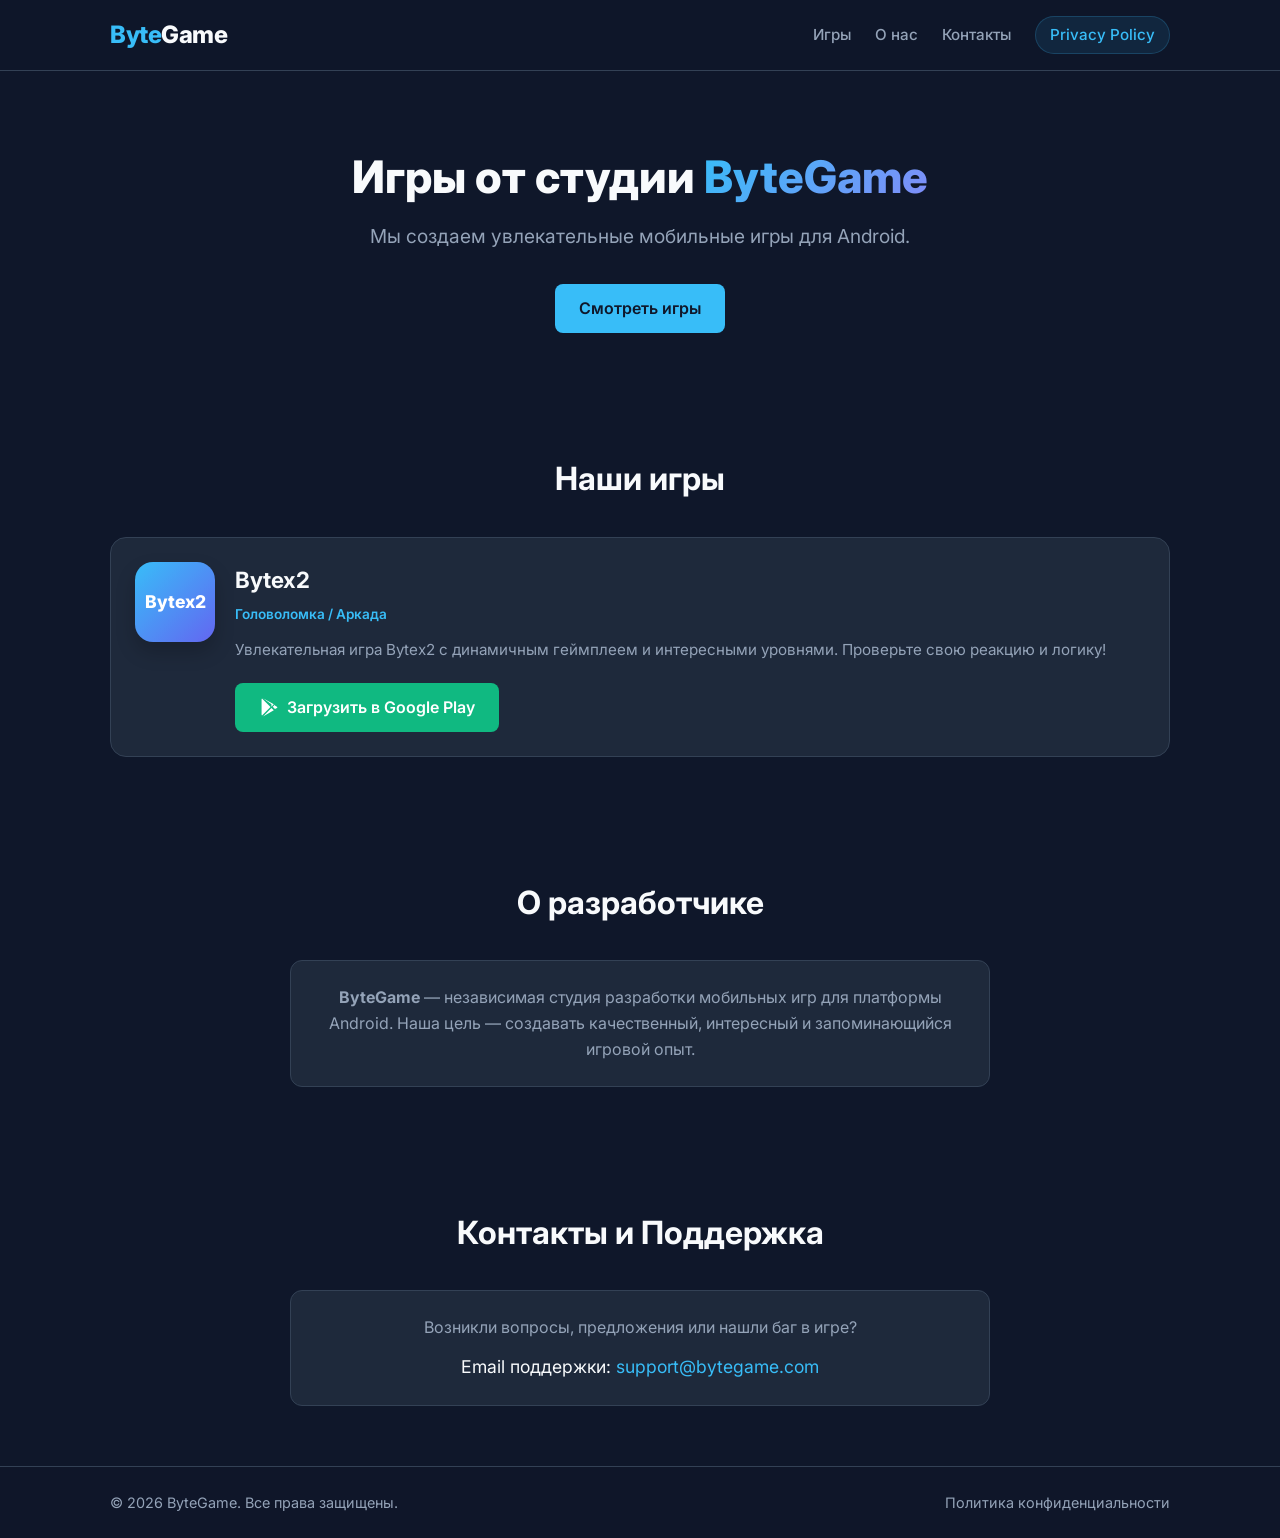
==== index.html @ 1e618939 "Initial commit ByteGame website" ====
<!DOCTYPE html>
<html lang="ru">
<head>
    <meta charset="UTF-8">
    <meta name="viewport" content="width=device-width, initial-scale=1.0">
    <title>ByteGame — Мобильные игры</title>
    <meta name="description" content="ByteGame — разработчик мобильных игр. Игра Bytex2 в Google Play.">
    <link rel="stylesheet" href="css/style.css">
    <link rel="preconnect" href="https://fonts.googleapis.com">
    <link rel="preconnect" href="https://fonts.gstatic.com" crossorigin>
    <link href="https://fonts.googleapis.com/css2?family=Inter:wght@400;600;700;800&display=swap" rel="stylesheet">
</head>
<body>

    <!-- Навигация -->
    <header class="navbar">
        <div class="container nav-container">
            <a href="index.html" class="logo">
                <span class="logo-accent">Byte</span>Game
            </a>
            <nav class="nav-links">
                <a href="#games">Игры</a>
                <a href="#about">О нас</a>
                <a href="#contact">Контакты</a>
                <a href="privacy.html" class="nav-link-highlight">Privacy Policy</a>
            </nav>
        </div>
    </header>

    <!-- Главный баннер (Hero) -->
    <section class="hero">
        <div class="container hero-content">
            <h1 class="hero-title">Игры от студии <span class="text-gradient">ByteGame</span></h1>
            <p class="hero-subtitle">Мы создаем увлекательные мобильные игры для Android.</p>
            <a href="#games" class="btn btn-primary">Смотреть игры</a>
        </div>
    </section>

    <!-- Каталог игр -->
    <section id="games" class="section games-section">
        <div class="container">
            <h2 class="section-title">Наши игры</h2>

            <div class="games-grid">
                <!-- Карточка игры Bytex2 -->
                <article class="game-card">
                    <div class="game-icon-wrapper">
                        <div class="game-icon-placeholder">Bytex2</div>
                    </div>
                    <div class="game-info">
                        <h3 class="game-title">Bytex2</h3>
                        <span class="game-genre">Головоломка / Аркада</span>
                        <p class="game-description">
                            Увлекательная игра Bytex2 с динамичным геймплеем и интересными уровнями. Проверьте свою реакцию и логику!
                        </p>
                        <div class="game-actions">
                            <a href="https://play.google.com/store/apps/details?id=com.bytegame.bytex2" target="_blank" rel="noopener noreferrer" class="btn btn-google-play">
                                <svg class="play-icon" viewBox="0 0 24 24" width="20" height="20" fill="currentColor">
                                    <path d="M3.609 1.814L13.792 12 3.61 22.186c-.328-.276-.523-.698-.523-1.186V3c0-.488.195-.91.522-1.186zm11.3 11.3l2.84 2.84-12.872 7.355 10.032-10.195zM19.16 10.3l2.36 1.35c.64.36.64 1.04 0 1.4l-2.36 1.35-2.73-2.73 2.73-2.37zm-4.25-1.5L4.878 1.445 17.75 8.8l-2.84 2.84z"/>
                                </svg>
                                <span>Загрузить в Google Play</span>
                            </a>
                        </div>
                    </div>
                </article>
            </div>
        </div>
    </section>

    <!-- О разработчике -->
    <section id="about" class="section about-section">
        <div class="container">
            <h2 class="section-title">О разработчике</h2>
            <div class="about-card">
                <p>
                    <strong>ByteGame</strong> — независимая студия разработки мобильных игр для платформы Android.
                    Наша цель — создавать качественный, интересный и запоминающийся игровой опыт.
                </p>
            </div>
        </div>
    </section>

    <!-- Контакты и Поддержка -->
    <section id="contact" class="section contact-section">
        <div class="container">
            <h2 class="section-title">Контакты и Поддержка</h2>
            <div class="contact-card">
                <p>Возникли вопросы, предложения или нашли баг в игре?</p>
                <p class="contact-email">
                    Email поддержки: <a href="mailto:support@bytegame.com">support@bytegame.com</a>
                </p>
            </div>
        </div>
    </section>

    <!-- Подвал -->
    <footer class="footer">
        <div class="container footer-container">
            <p>&copy; <span id="year"></span> ByteGame. Все права защищены.</p>
            <div class="footer-links">
                <a href="privacy.html">Политика конфиденциальности</a>
            </div>
        </div>
    </footer>

    <script src="js/main.js"></script>
</body>
</html>
---- css/style.css ----
:root {
    --bg-color: #0f172a;
    --card-bg: #1e293b;
    --accent-color: #38bdf8;
    --accent-hover: #0284c7;
    --text-primary: #f8fafc;
    --text-secondary: #94a3b8;
    --border-color: #334155;
    --google-play-btn: #10b981;
    --google-play-hover: #059669;
}

* {
    margin: 0;
    padding: 0;
    box-sizing: border-box;
}

body {
    font-family: 'Inter', -apple-system, BlinkMacSystemFont, "Segoe UI", Roboto, sans-serif;
    background-color: var(--bg-color);
    color: var(--text-primary);
    line-height: 1.6;
    display: flex;
    flex-direction: column;
    min-height: 100vh;
}

.container {
    max-width: 1100px;
    margin: 0 auto;
    padding: 0 20px;
}

/* Навигация */
.navbar {
    background-color: rgba(15, 23, 42, 0.9);
    backdrop-filter: blur(8px);
    border-bottom: 1px solid var(--border-color);
    position: sticky;
    top: 0;
    z-index: 100;
    padding: 16px 0;
}

.nav-container {
    display: flex;
    justify-content: space-between;
    align-items: center;
}

.logo {
    font-size: 1.5rem;
    font-weight: 800;
    color: var(--text-primary);
    text-decoration: none;
    letter-spacing: -0.5px;
}

.logo-accent {
    color: var(--accent-color);
}

.nav-links {
    display: flex;
    gap: 24px;
    align-items: center;
}

.nav-links a {
    color: var(--text-secondary);
    text-decoration: none;
    font-weight: 500;
    font-size: 0.95rem;
    transition: color 0.2s;
}

.nav-links a:hover,
.nav-links a.active {
    color: var(--accent-color);
}

.nav-link-highlight {
    background-color: rgba(56, 189, 248, 0.1);
    color: var(--accent-color) !important;
    padding: 6px 14px;
    border-radius: 20px;
    border: 1px solid rgba(56, 189, 248, 0.2);
}

/* Hero Section */
.hero {
    padding: 80px 0 60px;
    text-align: center;
}

.hero-title {
    font-size: 2.8rem;
    font-weight: 800;
    margin-bottom: 16px;
    line-height: 1.2;
}

.text-gradient {
    background: linear-gradient(135deg, #38bdf8 0%, #818cf8 100%);
    -webkit-background-clip: text;
    -webkit-text-fill-color: transparent;
}

.hero-subtitle {
    font-size: 1.2rem;
    color: var(--text-secondary);
    max-width: 600px;
    margin: 0 auto 32px;
}

/* Кнопки */
.btn {
    display: inline-flex;
    align-items: center;
    justify-content: center;
    gap: 8px;
    padding: 12px 24px;
    border-radius: 8px;
    font-weight: 600;
    text-decoration: none;
    transition: all 0.2s ease;
    cursor: pointer;
}

.btn-primary {
    background-color: var(--accent-color);
    color: #0f172a;
}

.btn-primary:hover {
    background-color: var(--accent-hover);
    color: #fff;
    transform: translateY(-2px);
}

.btn-google-play {
    background-color: var(--google-play-btn);
    color: #ffffff;
}

.btn-google-play:hover {
    background-color: var(--google-play-hover);
    transform: translateY(-2px);
}

/* Секции */
.section {
    padding: 60px 0;
}

.section-title {
    font-size: 2rem;
    font-weight: 700;
    margin-bottom: 32px;
    text-align: center;
}

/* Карточки игр */
.games-grid {
    display: grid;
    grid-template-columns: repeat(auto-fit, minmax(320px, 1fr));
    gap: 24px;
}

.game-card {
    background-color: var(--card-bg);
    border: 1px solid var(--border-color);
    border-radius: 16px;
    padding: 24px;
    display: flex;
    gap: 20px;
    align-items: flex-start;
    transition: transform 0.2s, border-color 0.2s;
}

.game-card:hover {
    transform: translateY(-4px);
    border-color: var(--accent-color);
}

.game-icon-wrapper {
    flex-shrink: 0;
}

.game-icon-placeholder {
    width: 80px;
    height: 80px;
    background: linear-gradient(135deg, #38bdf8, #6366f1);
    border-radius: 18px;
    display: flex;
    align-items: center;
    justify-content: center;
    font-weight: 800;
    font-size: 1.1rem;
    color: #ffffff;
    box-shadow: 0 10px 20px rgba(0, 0, 0, 0.2);
}

.game-info {
    flex-grow: 1;
}

.game-title {
    font-size: 1.4rem;
    font-weight: 700;
    margin-bottom: 4px;
}

.game-genre {
    display: inline-block;
    font-size: 0.85rem;
    color: var(--accent-color);
    font-weight: 600;
    margin-bottom: 12px;
}

.game-description {
    color: var(--text-secondary);
    font-size: 0.95rem;
    margin-bottom: 20px;
}

/* О нас и Контакты */
.about-card, .contact-card {
    background-color: var(--card-bg);
    border: 1px solid var(--border-color);
    border-radius: 12px;
    padding: 24px;
    text-align: center;
    max-width: 700px;
    margin: 0 auto;
    color: var(--text-secondary);
}

.contact-email {
    margin-top: 12px;
    font-size: 1.1rem;
    color: var(--text-primary);
}

.contact-email a {
    color: var(--accent-color);
    text-decoration: none;
}

/* Документ Privacy Policy */
.page-content {
    padding: 40px 20px 80px;
    flex-grow: 1;
}

.privacy-doc {
    background-color: var(--card-bg);
    border: 1px solid var(--border-color);
    border-radius: 16px;
    padding: 40px;
    max-width: 850px;
    margin: 0 auto;
}

.privacy-doc h1 {
    font-size: 2.2rem;
    margin-bottom: 8px;
}

.privacy-doc .doc-date {
    color: var(--text-secondary);
    font-size: 0.9rem;
    margin-bottom: 32px;
}

.privacy-doc h2 {
    font-size: 1.4rem;
    margin: 28px 0 12px;
    color: var(--accent-color);
}

.privacy-doc p, .privacy-doc ul {
    color: var(--text-secondary);
    margin-bottom: 16px;
}

.privacy-doc ul {
    padding-left: 24px;
}

.privacy-doc li {
    margin-bottom: 8px;
}

.privacy-doc a {
    color: var(--accent-color);
}

/* Подвал */
.footer {
    background-color: rgba(15, 23, 42, 0.95);
    border-top: 1px solid var(--border-color);
    padding: 24px 0;
    margin-top: auto;
}

.footer-container {
    display: flex;
    justify-content: space-between;
    align-items: center;
    flex-wrap: wrap;
    gap: 16px;
    color: var(--text-secondary);
    font-size: 0.9rem;
}

.footer-links a {
    color: var(--text-secondary);
    text-decoration: none;
    transition: color 0.2s;
}

.footer-links a:hover {
    color: var(--accent-color);
}

/* Адаптивность */
@media (max-width: 640px) {
    .hero-title {
        font-size: 2rem;
    }

    .nav-container {
        flex-direction: column;
        gap: 16px;
    }

    .game-card {
        flex-direction: column;
        align-items: center;
        text-align: center;
    }

    .privacy-doc {
        padding: 24px;
    }
}
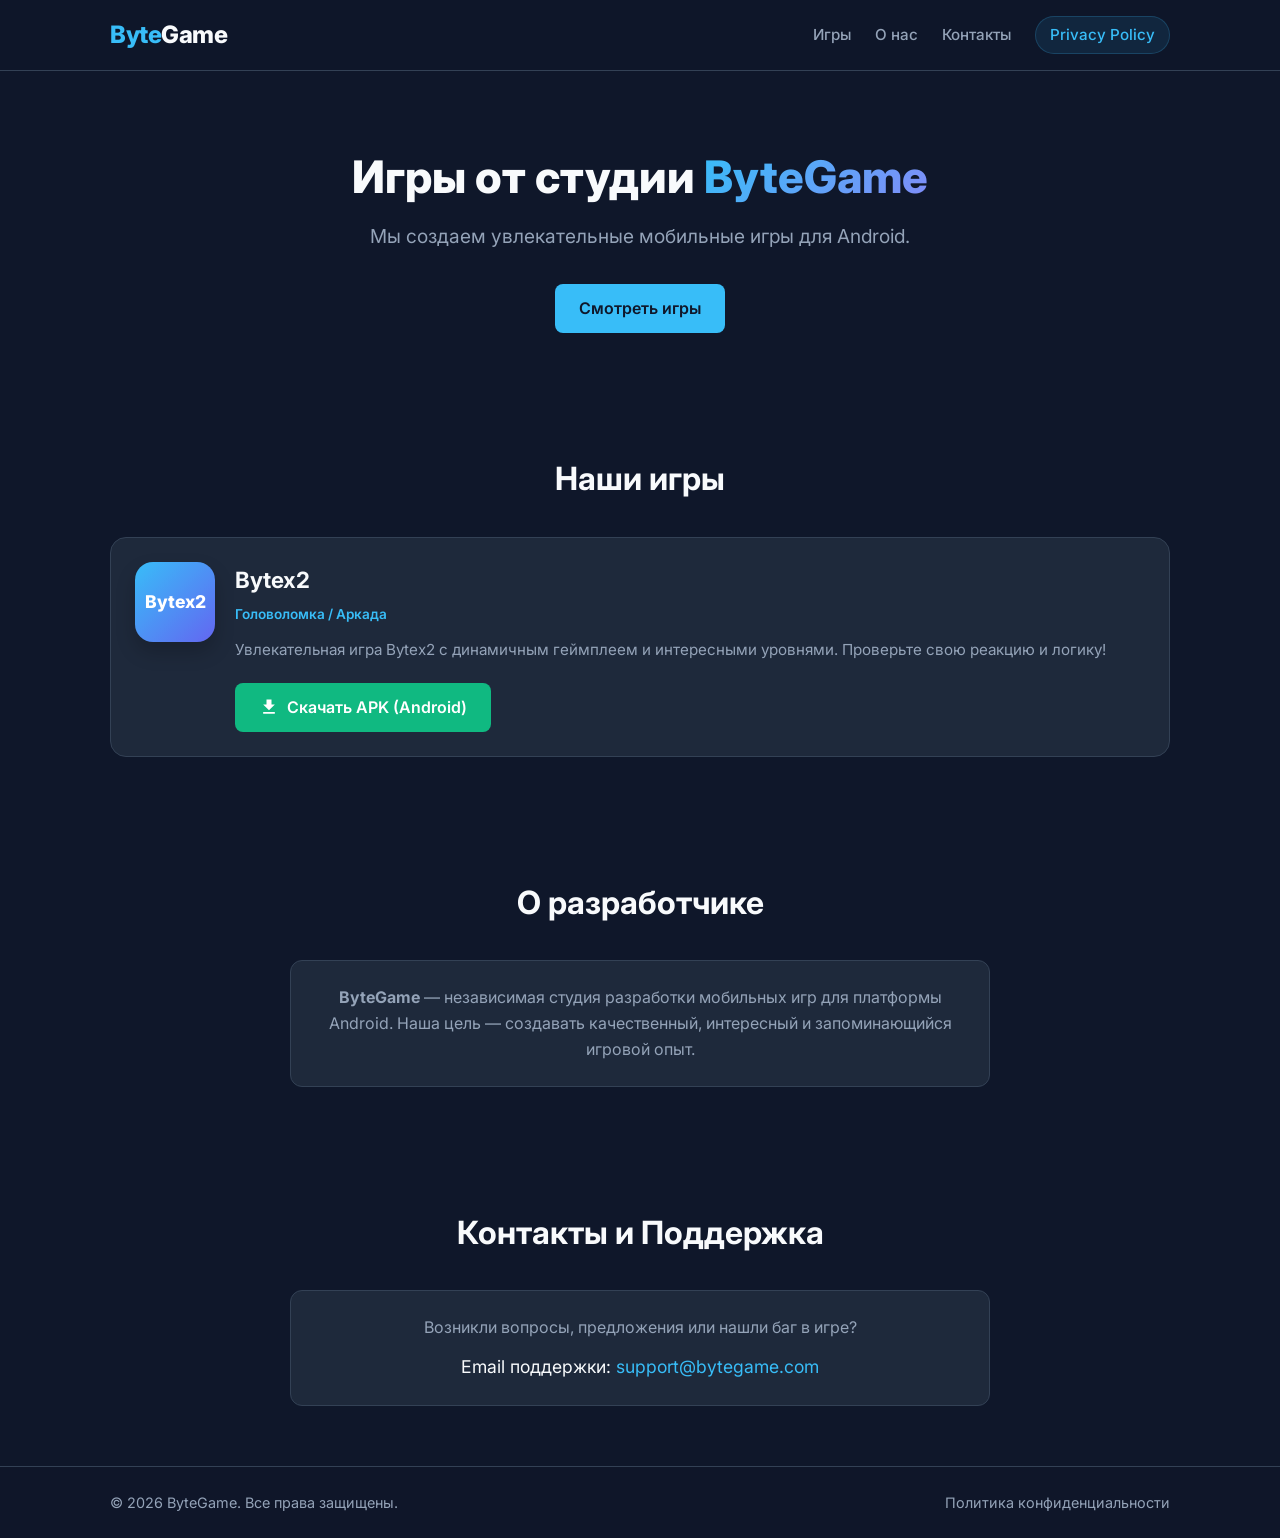
==== commit 62151f66: "Update website with APK download and add bytex2.apk" ====
--- a/index.html
+++ b/index.html
@@ -54,11 +54,11 @@
                             Увлекательная игра Bytex2 с динамичным геймплеем и интересными уровнями. Проверьте свою реакцию и логику!
                         </p>
                         <div class="game-actions">
-                            <a href="https://play.google.com/store/apps/details?id=com.bytegame.bytex2" target="_blank" rel="noopener noreferrer" class="btn btn-google-play">
+                            <a href="apk/bytex2.apk" download class="btn btn-google-play">
                                 <svg class="play-icon" viewBox="0 0 24 24" width="20" height="20" fill="currentColor">
-                                    <path d="M3.609 1.814L13.792 12 3.61 22.186c-.328-.276-.523-.698-.523-1.186V3c0-.488.195-.91.522-1.186zm11.3 11.3l2.84 2.84-12.872 7.355 10.032-10.195zM19.16 10.3l2.36 1.35c.64.36.64 1.04 0 1.4l-2.36 1.35-2.73-2.73 2.73-2.37zm-4.25-1.5L4.878 1.445 17.75 8.8l-2.84 2.84z"/>
+                                    <path d="M19 9h-4V3H9v6H5l7 7 7-7zM5 18v2h14v-2H5z"/>
                                 </svg>
-                                <span>Загрузить в Google Play</span>
+                                <span>Скачать APK (Android)</span>
                             </a>
                         </div>
                     </div>
